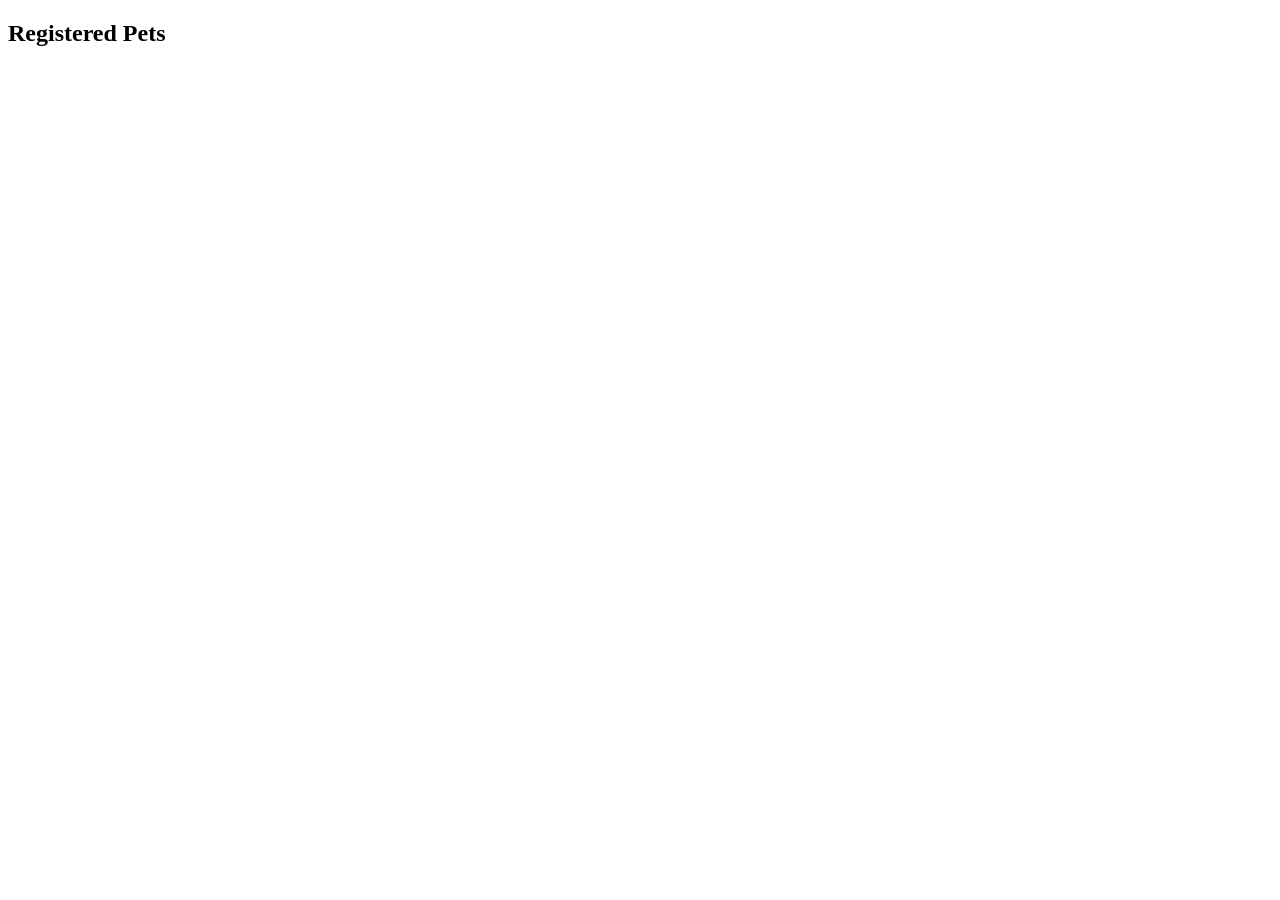
==== pet-reg.html @ 6857620f "assignment 1 - 104" ====
<!DOCTYPE html>
<html lang="en">
<head>
    <meta charset="UTF-8">
    <title>Pet Salon</title>
</head>
<body>

    <section>
        <h2>Registered Pets</h2>

        <div id="petsContainer">
            <ol id="petsList">

            </ol>
        </div>
    </section>

    <script src="registration.js"></script>

</body>
</html>
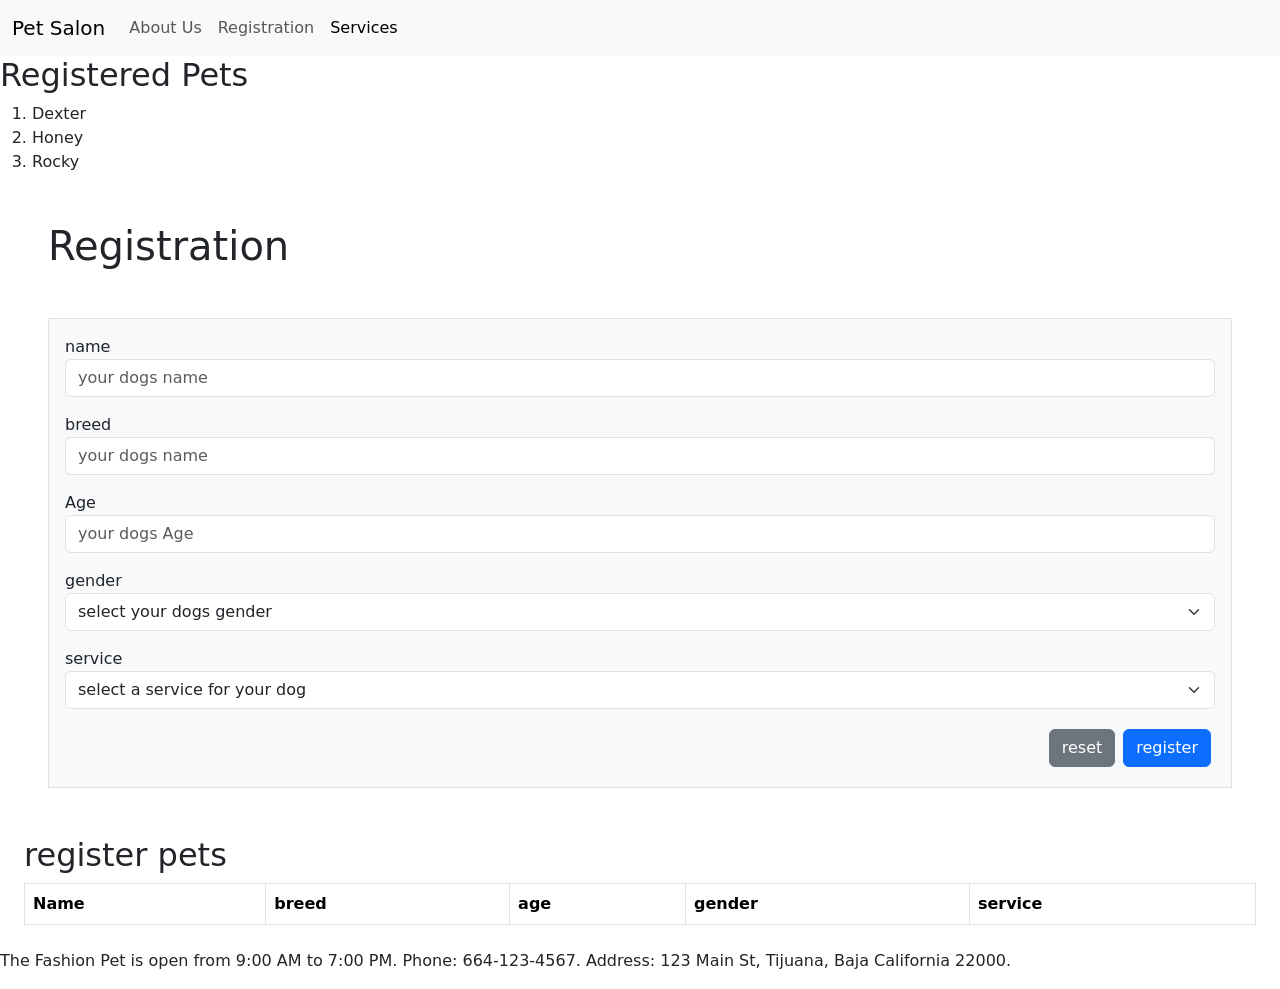
==== commit d224f9ff: "Table registration and about us page" ====
--- a/pet-reg.html
+++ b/pet-reg.html
@@ -1,10 +1,38 @@
 <!DOCTYPE html>
 <html lang="en">
+
 <head>
     <meta charset="UTF-8">
-    <title>Pet Salon</title>
+    <meta name="viewport" content="width=device-width, initial-scale=1.0">
+    <link href="https://cdn.jsdelivr.net/npm/bootstrap@5.3.8/dist/css/bootstrap.min.css" rel="stylesheet"
+        integrity="sha384-sRIl4kxILFvY47J16cr9ZwB07vP4J8+LH7qKQnuqkuIAvNWLzeN8tE5YBujZqJLB" crossorigin="anonymous">
+    <title></title>
+
 </head>
+
 <body>
+    <nav class="navbar navbar-expand-lg bg-body-tertiary">
+        <div class="container-fluid">
+            <a class="navbar-brand" href="index.html">Pet Salon</a>
+            <button class="navbar-toggler" type="button" data-bs-toggle="collapse" data-bs-target="#navbarNav"
+                aria-controls="navbarNav" aria-expanded="false" aria-label="Toggle navigation">
+                <span class="navbar-toggler-icon"></span>
+            </button>
+            <div class="collapse navbar-collapse" id="navbarNav">
+                <ul class="navbar-nav">
+                    <li class="nav-item">
+                        <a class="nav-link" href="index.html">About Us</a>
+                    </li>
+                    <li class="nav-item">
+                        <a class="nav-link" href="registration.html">Registration</a>
+                    </li>
+                    <li class="nav-item">
+                        <a class="nav-link active" href="services.html">Services</a>
+                    </li>
+                </ul>
+            </div>
+        </div>
+    </nav>
 
     <section>
         <h2>Registered Pets</h2>
@@ -16,7 +44,81 @@
         </div>
     </section>
 
-    <script src="registration.js"></script>
+    <section class="m-5">
+        <h1>Registration</h1>
+
+        <form class="bg-light border p-3 mt-5 ">
+            <div class="mb-3">
+                <label class="form-lable">name</label>
+                <input class="form-control" type="text" name="name" id="" placeholder="your dogs name">
+            </div>
+
+            <div class="mb-3">
+                <label class="form-lable">breed</label>
+                <input class="form-control" type="text" name="breed" id="" placeholder="your dogs name">
+            </div>
+
+            <div class="mb-3">
+                <label class="form-lable">Age</label>
+                <input class="form-control" type="number" name="age" id="" placeholder="your dogs Age">
+            </div>
+
+            <div class="mb-3">
+                <label class="form-lable">gender</label>
+                <select class="form-select" name="gender" id="">
+                    <option value="">select your dogs gender</option>
+                    <option value="female">female</option>
+                    <option value="male">male</option>
+                </select>
+            </div>
+
+            <div class="mb-3">
+                <label class="form-lable">service</label>
+                <select class="form-select" name="service" id="">
+                    <option value="">select a service for your dog</option>
+                    <option value="bath">bath</option>
+                    <option value="haircut">haircut</option>
+                </select>
+            </div>
+
+            <div class="d-flex justify-content-end">
+                <button class="btn btn-secondary m-1" type="reset">reset</button>
+                <button onclick="registerPet(event)" class="btn btn-primary m-1" type="submit">register</button>
+            </div>
+        </form>
+
+    </section>
+
+    <section class="m-4">
+        <h2>register pets</h2>
+
+        <table class="table table-bordered">
+            <!--header-->
+            <tr>
+                <th>Name</th>
+                <th>breed</th>
+                <th>age</th>
+                <th>gender</th>
+                <th>service</th>
+            </tr>
+
+            <!--body-->
+            <tbody id="body">
+            </tbody>
+
+        </table>
+
+    </section>
+
+    <p id="salonInfo"></p>
+
+    <script src="./scripts/registration.js"></script>
+    <script src="./scripts/salon.js"></script>
+
+    <script>
+        displaySalonInfo();
+    </script>
 
 </body>
+
 </html>
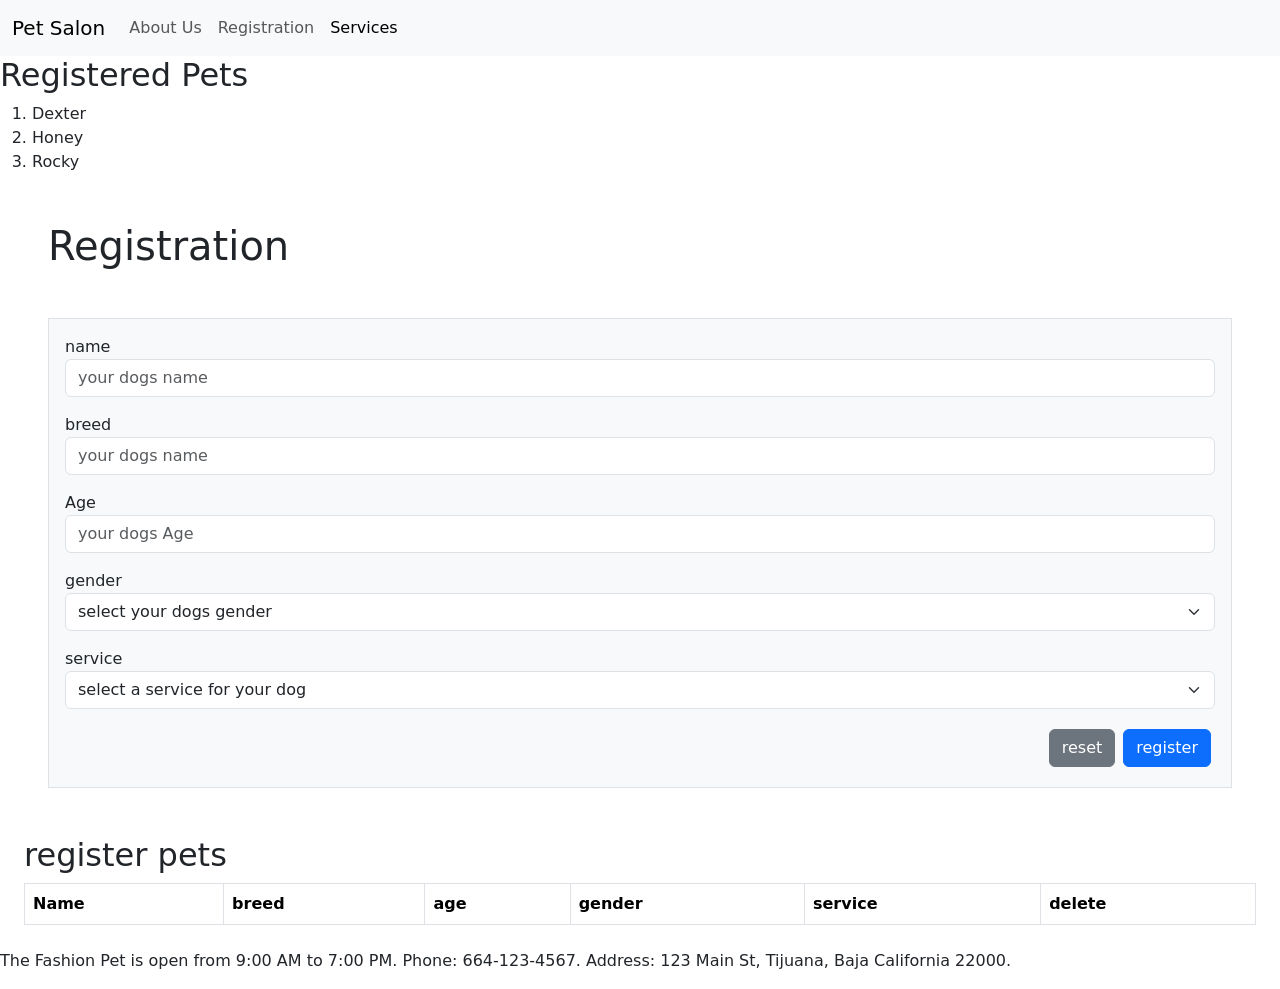
==== commit 28905ed8: "Last commit" ====
--- a/pet-reg.html
+++ b/pet-reg.html
@@ -93,20 +93,20 @@
         <h2>register pets</h2>
 
         <table class="table table-bordered">
-            <!--header-->
             <tr>
                 <th>Name</th>
                 <th>breed</th>
                 <th>age</th>
                 <th>gender</th>
                 <th>service</th>
+                <th>delete</th>
             </tr>
 
-            <!--body-->
             <tbody id="body">
             </tbody>
 
         </table>
+
 
     </section>
 
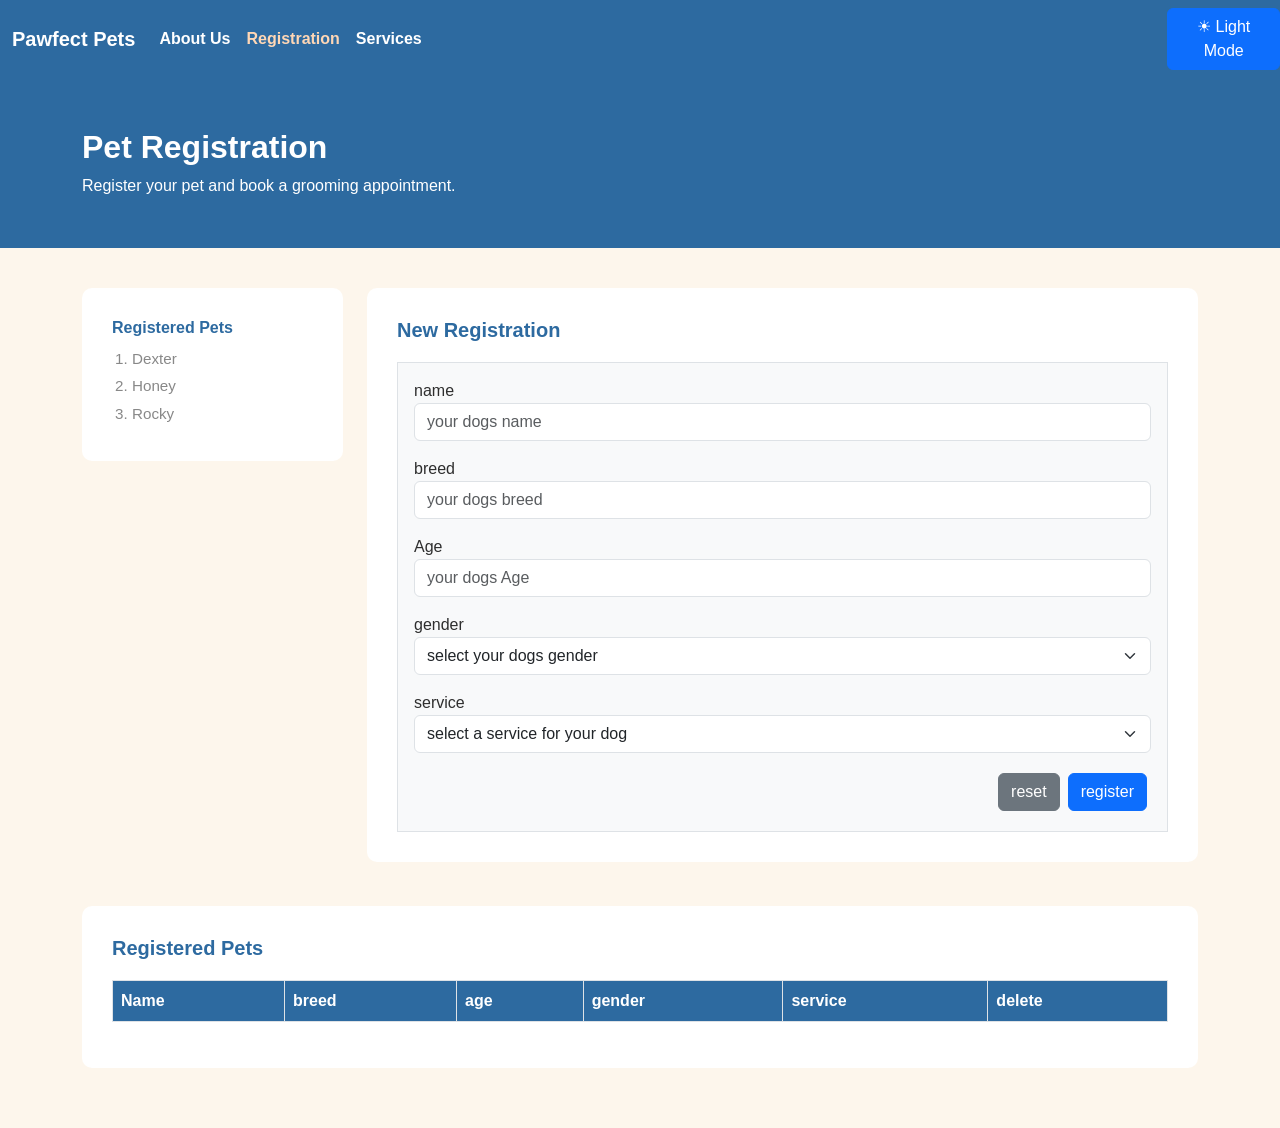
==== commit 8b1588ec: "final project" ====
--- a/pet-reg.html
+++ b/pet-reg.html
@@ -6,14 +6,15 @@
     <meta name="viewport" content="width=device-width, initial-scale=1.0">
     <link href="https://cdn.jsdelivr.net/npm/bootstrap@5.3.8/dist/css/bootstrap.min.css" rel="stylesheet"
         integrity="sha384-sRIl4kxILFvY47J16cr9ZwB07vP4J8+LH7qKQnuqkuIAvNWLzeN8tE5YBujZqJLB" crossorigin="anonymous">
-    <title></title>
-
+    <link href="https://fonts.googleapis.com/css2?family=Nunito:wght@400;600;700;800&display=swap" rel="stylesheet">
+    <link rel="stylesheet" href="./styles/styles.css">
+    <title>Registration – Pawfect Pets</title>
 </head>
 
 <body>
     <nav class="navbar navbar-expand-lg bg-body-tertiary">
         <div class="container-fluid">
-            <a class="navbar-brand" href="index.html">Pet Salon</a>
+            <a class="navbar-brand" href="index.html">Pawfect Pets</a>
             <button class="navbar-toggler" type="button" data-bs-toggle="collapse" data-bs-target="#navbarNav"
                 aria-controls="navbarNav" aria-expanded="false" aria-label="Toggle navigation">
                 <span class="navbar-toggler-icon"></span>
@@ -24,101 +25,108 @@
                         <a class="nav-link" href="index.html">About Us</a>
                     </li>
                     <li class="nav-item">
-                        <a class="nav-link" href="registration.html">Registration</a>
+                        <a class="nav-link active" href="pet-reg.html">Registration</a>
                     </li>
                     <li class="nav-item">
-                        <a class="nav-link active" href="services.html">Services</a>
+                        <a class="nav-link" href="services.html">Services</a>
                     </li>
                 </ul>
             </div>
         </div>
+        <div>
+            <button class="btn btn-primary" id="changeModeButton">☀ Light Mode</button>
+        </div>
     </nav>
 
-    <section>
-        <h2>Registered Pets</h2>
+    <!-- PAGE HEADER -->
+    <div class="page-header">
+        <div class="container">
+            <h1>Pet Registration</h1>
+            <p>Register your pet and book a grooming appointment.</p>
+        </div>
+    </div>
 
-        <div id="petsContainer">
-            <ol id="petsList">
+    <div class="content-area">
+        <div class="container">
+            <div class="row g-4 mb-4">
 
-            </ol>
-        </div>
-    </section>
+                <!-- PETS LIST -->
+                <div class="col-lg-3">
+                    <div class="card-box">
+                        <h6>Registered Pets</h6>
+                        <ol id="petsList"></ol>
+                    </div>
+                </div>
 
-    <section class="m-5">
-        <h1>Registration</h1>
-
-        <form class="bg-light border p-3 mt-5 ">
-            <div class="mb-3">
-                <label class="form-lable">name</label>
-                <input class="form-control" type="text" name="name" id="" placeholder="your dogs name">
+                <!-- FORM -->
+                <div class="col-lg-9">
+                    <div class="card-box">
+                        <h5>New Registration</h5>
+                        <form class="bg-light border p-3 mt-2">
+                            <div class="mb-3">
+                                <label class="form-lable">name</label>
+                                <input class="form-control" type="text" name="name" placeholder="your dogs name">
+                            </div>
+                            <div class="mb-3">
+                                <label class="form-lable">breed</label>
+                                <input class="form-control" type="text" name="breed" placeholder="your dogs breed">
+                            </div>
+                            <div class="mb-3">
+                                <label class="form-lable">Age</label>
+                                <input class="form-control" type="number" name="age" placeholder="your dogs Age">
+                            </div>
+                            <div class="mb-3">
+                                <label class="form-lable">gender</label>
+                                <select class="form-select" name="gender">
+                                    <option value="">select your dogs gender</option>
+                                    <option value="female">female</option>
+                                    <option value="male">male</option>
+                                </select>
+                            </div>
+                            <div class="mb-3">
+                                <label class="form-lable">service</label>
+                                <select class="form-select" name="service">
+                                    <option value="">select a service for your dog</option>
+                                    <option value="bath">Full Grooming</option>
+                                    <option value="haircut">Bath & Dry</option>
+                                    <option value="haircut">Nail Trim</option>
+                                </select>
+                            </div>
+                            <div class="d-flex justify-content-end">
+                                <button class="btn btn-secondary m-1" type="reset">reset</button>
+                                <button onclick="registerPet(event)" class="btn btn-primary m-1"
+                                    type="submit">register</button>
+                            </div>
+                        </form>
+                    </div>
+                </div>
             </div>
 
-            <div class="mb-3">
-                <label class="form-lable">breed</label>
-                <input class="form-control" type="text" name="breed" id="" placeholder="your dogs name">
+            <!-- TABLE -->
+            <div class="card-box">
+                <h5>Registered Pets</h5>
+                <table class="table table-bordered">
+                    <tr>
+                        <th>Name</th>
+                        <th>breed</th>
+                        <th>age</th>
+                        <th>gender</th>
+                        <th>service</th>
+                        <th>delete</th>
+                    </tr>
+                    <tbody id="body"></tbody>
+                </table>
             </div>
+        </div>
+    </div>
 
-            <div class="mb-3">
-                <label class="form-lable">Age</label>
-                <input class="form-control" type="number" name="age" id="" placeholder="your dogs Age">
-            </div>
-
-            <div class="mb-3">
-                <label class="form-lable">gender</label>
-                <select class="form-select" name="gender" id="">
-                    <option value="">select your dogs gender</option>
-                    <option value="female">female</option>
-                    <option value="male">male</option>
-                </select>
-            </div>
-
-            <div class="mb-3">
-                <label class="form-lable">service</label>
-                <select class="form-select" name="service" id="">
-                    <option value="">select a service for your dog</option>
-                    <option value="bath">bath</option>
-                    <option value="haircut">haircut</option>
-                </select>
-            </div>
-
-            <div class="d-flex justify-content-end">
-                <button class="btn btn-secondary m-1" type="reset">reset</button>
-                <button onclick="registerPet(event)" class="btn btn-primary m-1" type="submit">register</button>
-            </div>
-        </form>
-
-    </section>
-
-    <section class="m-4">
-        <h2>register pets</h2>
-
-        <table class="table table-bordered">
-            <tr>
-                <th>Name</th>
-                <th>breed</th>
-                <th>age</th>
-                <th>gender</th>
-                <th>service</th>
-                <th>delete</th>
-            </tr>
-
-            <tbody id="body">
-            </tbody>
-
-        </table>
-
-
-    </section>
-
-    <p id="salonInfo"></p>
-
+    <script src="https://cdn.jsdelivr.net/npm/bootstrap@5.3.8/dist/js/bootstrap.bundle.min.js"
+        integrity="sha384-FKyoEForCGlyvwx9Hj09JcYn3nv7wiPVlz7YYwJrWVcXK/BmnVDxM+D2scQbITxI"
+        crossorigin="anonymous"></script>
     <script src="./scripts/registration.js"></script>
+    <script src="https://code.jquery.com/jquery-3.7.1.js"></script>
     <script src="./scripts/salon.js"></script>
-
-    <script>
-        displaySalonInfo();
-    </script>
-
+    <script>displaySalonInfo();</script>
 </body>
 
 </html>
--- a/styles/styles.css
+++ b/styles/styles.css
@@ -0,0 +1,286 @@
+body {
+    font-family: Arial, sans-serif;
+    background-color: #FDF6EC;
+    color: #2E2E2E;
+}
+
+.navbar {
+    background-color: #2D6AA0 !important;
+}
+
+.navbar-brand, .nav-link {
+    color: white !important;
+    font-weight: bold;
+}
+
+.nav-link:hover, .nav-link.active {
+    color: #FFD7B5 !important;
+}
+
+.page-header {
+    background-color: #2D6AA0;
+    padding: 50px 0;
+    color: white;
+}
+
+.page-header h1 {
+    font-size: 2rem;
+    font-weight: bold;
+}
+
+.page-header p {
+    margin: 0;
+}
+
+.content-area {
+    padding: 40px 0;
+}
+
+.card-box {
+    background-color: white;
+    border-radius: 10px;
+    padding: 30px;
+    margin-bottom: 20px;
+}
+
+.card-box h5 {
+    font-weight: bold;
+    color: #2D6AA0;
+    margin-bottom: 20px;
+}
+
+.card-box h6 {
+    font-weight: bold;
+    color: #2D6AA0;
+    margin-bottom: 10px;
+}
+
+.hero {
+    background-color: #2D6AA0;
+    padding: 80px 0;
+    color: white;
+}
+
+.hero h1 {
+    font-size: 3rem;
+    font-weight: bold;
+}
+
+.hero p {
+    font-size: 1.1rem;
+}
+
+.hero .btn-primary {
+    background-color: #E87830;
+    border-color: #E87830;
+    font-weight: bold;
+    padding: 10px 30px;
+    border-radius: 8px;
+}
+
+.hero .btn-primary:hover {
+    background-color: #cf6a26;
+    border-color: #cf6a26;
+}
+
+.hero-img {
+    border-radius: 10px;
+    width: 100%;
+    height: 340px;
+    object-fit: cover;
+}
+
+.about-section {
+    background-color: white;
+}
+
+.about-img {
+    width: 100%;
+    height: 200px;
+    object-fit: cover;
+    border-radius: 10px;
+}
+
+.info-item {
+    background-color: #F0E4D0;
+    border-radius: 10px;
+    padding: 10px 15px;
+    margin-bottom: 10px;
+    font-size: 0.95rem;
+}
+
+.info-item span {
+    font-weight: bold;
+    color: #2D6AA0;
+}
+
+.stat-box {
+    background-color: #EAF2FB;
+    border-radius: 10px;
+    padding: 20px;
+    text-align: center;
+}
+
+.stat-box .number {
+    font-size: 2rem;
+    font-weight: bold;
+    color: #2D6AA0;
+}
+
+.stat-box .label {
+    font-size: 0.85rem;
+    font-weight: bold;
+    color: #888;
+}
+
+.services-section {
+    background-color: #F0E4D0;
+}
+
+section {
+    padding: 70px 0;
+}
+
+.service-card {
+    background-color: white;
+    border-radius: 10px;
+    padding: 20px;
+    height: 100%;
+}
+
+.service-card h5 {
+    font-weight: bold;
+    color: #2D6AA0;
+    margin-bottom: 5px;
+}
+
+.service-card p {
+    font-size: 0.9rem;
+    color: #888;
+    margin-bottom: 10px;
+}
+
+.service-price {
+    font-weight: bold;
+    color: #E87830;
+    font-size: 1.1rem;
+}
+
+.gallery-section {
+    background-color: white;
+}
+
+.gallery-section img {
+    width: 100%;
+    height: 220px;
+    object-fit: cover;
+    border-radius: 10px;
+}
+
+#petsList {
+    padding-left: 20px;
+    margin: 0;
+    font-size: 0.95rem;
+    color: #888;
+}
+
+#petsList li {
+    margin-bottom: 5px;
+}
+
+.table th {
+    background-color: #2D6AA0;
+    color: white;
+}
+
+#successAlert {
+    display: none;
+    background-color: #EAF2FB;
+    border: 2px solid #2D6AA0;
+    color: #2D6AA0;
+    border-radius: 8px;
+    padding: 10px 15px;
+    font-weight: bold;
+    margin-bottom: 15px;
+}
+
+input.error {
+    border-color: red !important;
+}
+
+.salon-bar {
+    background-color: #EAF2FB;
+    border-top: 2px solid #cde0f5;
+    padding: 15px 0;
+    text-align: center;
+    font-size: 0.9rem;
+    color: #2D6AA0;
+    font-weight: bold;
+}
+
+#salonInfo {
+    margin: 0;
+}
+
+footer {
+    background-color: #2D6AA0;
+    color: white;
+    padding: 30px 0;
+    font-size: 0.9rem;
+}
+
+footer a {
+    color: #FFD7B5;
+    text-decoration: none;
+}
+
+footer a:hover {
+    text-decoration: underline;
+}
+
+footer .copy {
+    font-size: 0.8rem;
+    text-align: center;
+    margin-top: 20px;
+}
+
+body.dark-mode {
+    background-color: #1A2744;
+    color: #F4F4FB;
+}
+
+body.dark-mode .card-box {
+    background-color: #23345A;
+}
+
+body.dark-mode .card-box h5,
+body.dark-mode .card-box h6 {
+    color: #F4F4FB;
+}
+
+body.dark-mode .form-control,
+body.dark-mode .form-select {
+    background-color: #1e2e50;
+    color: #F4F4FB;
+    border-color: #45ADFF;
+}
+
+body.dark-mode .form-control::placeholder {
+    color: #a0aec0;
+}
+
+body.dark-mode .table {
+    color: #F4F4FB;
+    border-color: #45ADFF;
+}
+
+body.dark-mode .table th,
+body.dark-mode .table td {
+    background-color: #23345A;
+    border-color: #2d4a7a;
+}
+
+body.dark-mode form.bg-light {
+    background-color: #1e2e50 !important;
+    border-color: #2d4a7a !important;
+}
